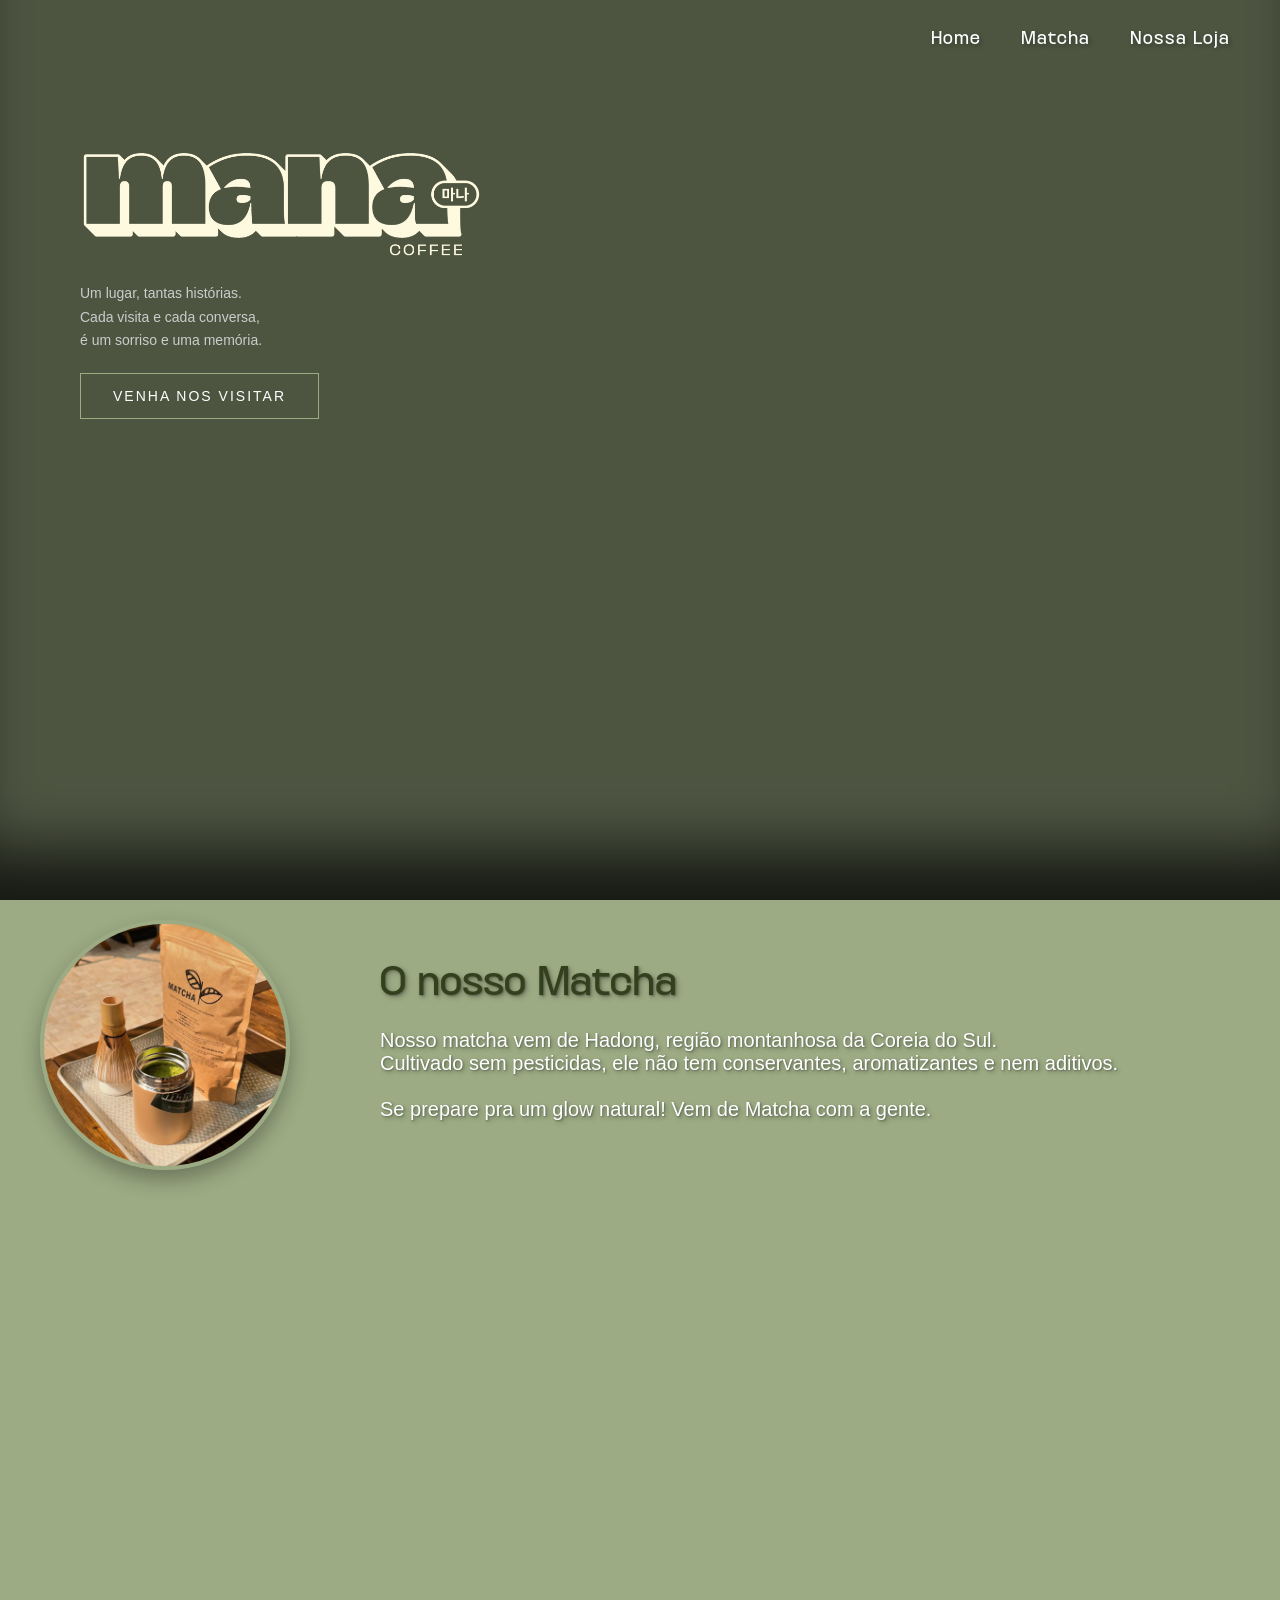
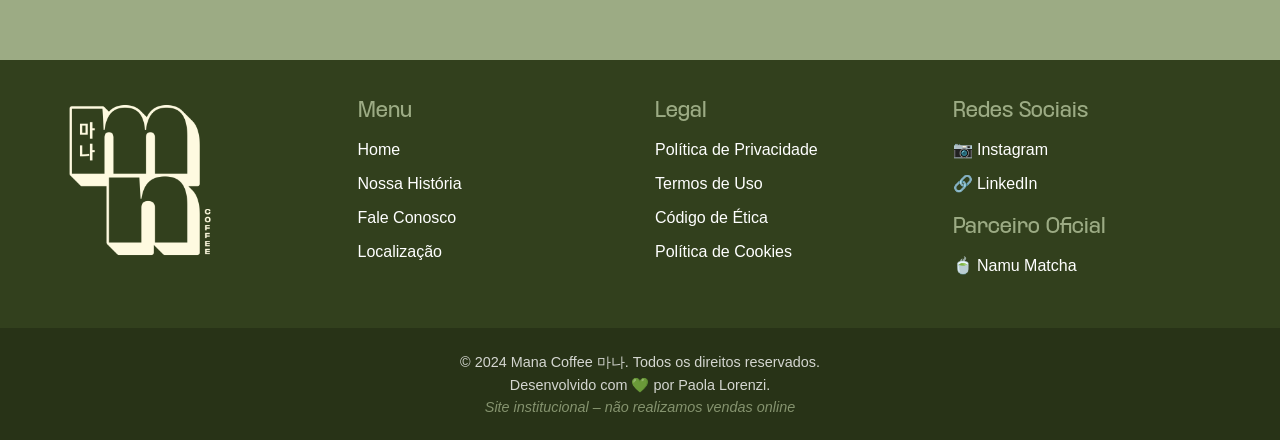
==== index.html @ 3b36324f "Add files via upload" ====
<!DOCTYPE html>
<html lang="pt-br">
<head>
    <meta charset="UTF-8">
    <meta name="viewport" content="width=device-width, initial-scale=1.0">
    <link rel="stylesheet" href="style.css">
        <link rel="icon" href="assets/MANA_LOGO_GREEN_COMPACT.png" type="image/x-icon">
    <title>Mana Coffee 마나</title>
</head>
<body>
    <header class="cabecalho">
        <!-- Menu de navegação no topo -->
        <nav class="menu">
            <ul>
                <li><a href="#">Home</a></li>
                <li><a href="#matcha">Matcha</a></li>
                <li><a href="#NossaLoja">Nossa Loja</a></li>
            </ul>
        </nav>
        
        <!-- Conteúdo principal do header (estilo Simply Things) -->
        <div class="container">
            <div class="cabecalho-conteudo">
                <img src="./assets/MANA_LOGO_CREAM_FULL2.png" class="logo__titulo"></div>
                <div class="descricao">
                <p><br>Um lugar, tantas histórias.</p>
                <p>Cada visita e cada conversa,</p>
                <p>é um sorriso e uma memória.</p>
                </div>
                <a href=https://maps.app.goo.gl/TQu1i6F8YQoUkgSp9 target=_blank" class="botao">Venha nos visitar</a>
            </div>
        </div>
    </header>
         <div class="container__terciario1" id="matcha">
            <img src="./assets/imagem_03.png" class="imagem__terciario1">
            <div class="container__terciario2">
            </div>
            <div class="container__terceiro__texto">
            <h1 class="titulo__terciario"><br>O nosso Matcha</h1></br>
            <p>Nosso matcha vem de Hadong, região montanhosa da Coreia do Sul.</p>
            <p>Cultivado sem pesticidas, ele não tem conservantes, aromatizantes e nem aditivos. </p>
            <br><p>Se prepare pra um glow natural! Vem de Matcha com a gente.</br></p>
        </div>
            </div>
            <div class="container__quarto" id="NossaLoja">
                <iframe src="https://www.google.com/maps/embed?pb=!1m18!1m12!1m3!1d3658.082309716293!2d-46.64209801390758!3d-23.529541805802438!2m3!1f0!2f0!3f0!3m2!1i1024!2i768!4f13.1!3m3!1m2!1s0x94ce590004bf58b7%3A0x76d95ff832192439!2zTWFuYSBDb2ZmZWUg66eI64KY!5e0!3m2!1sen!2sbr!4v1773808917249!5m2!1sen!2sbr" width="1905" height="450" style="border:0;" allowfullscreen="" loading="lazy" referrerpolicy="no-referrer-when-downgrade"></iframe>
            </div>
            
        
        

</body>
 <footer class="footer">
    <div class="footer-container">
        <!-- Coluna 1: Identidade e Contato -->
        <div class="footer-col">
            <img src="/assets/MANA_LOGO_CREAM_COMPACT.png" class="logo__footer" alt="Mana coffee logo">
            </ul>
        </div>

        <!-- Coluna 2: Links Rápidos -->
        <div class="footer-col">
                <h3 class="footer-title">Menu</h3>
                <ul class="footer-links">
                <li><a href="index.html">Home</a></li>
                <li><a href="historia.html">Nossa História</a></li>
                <li><a href="contato.html">Fale Conosco</a></li>
                <li><a href="https://maps.app.goo.gl/TQu1i6F8YQoUkgSp9" target="_blank">Localização</a></li>
            </ul>
        </div>

        <!-- Coluna 3: Informações Legais -->
        <div class="footer-col">
            <h3 class="footer-title">Legal</h3>
            <ul class="footer-links">
                <li><a href="privacidade.html">Política de Privacidade</a></li>
                <li><a href="termos.html">Termos de Uso</a></li>
                <li><a href="etica.html">Código de Ética</a></li>
                <li><a href="cookies.html">Política de Cookies</a></li>
            </ul>
        </div>

        <!-- Coluna 4: Redes Sociais e Parceiros -->
        <div class="footer-col">
            <h3 class="footer-title">Redes Sociais</h3>
            <ul class="footer-social">
                <li><a href="https://www.instagram.com/manacoffee.br/" target="_blank">📷 Instagram</a></li>
                <li><a href="https://www.linkedin.com/company/manacoffee/" target="_blank">🔗 LinkedIn</a></li>
            </ul>
            
            <h3 class="footer-title footer-title--mt">Parceiro Oficial</h3>
            <ul class="footer-parceiro">
                <li>🍵 <a href="https://www.instagram.com/namumatcha/" target="_blank">Namu Matcha</a></li>
            </ul>
        </div>
    </div>

    <!-- Linha inferior (copyright) -->
    <div class="footer-bottom">
        <div class="footer-bottom-container">
            <p>© 2024 Mana Coffee 마나. Todos os direitos reservados.</p>
            <p>Desenvolvido com 💚 por Paola Lorenzi.</p>
            <p class="footer-note">Site institucional – não realizamos vendas online</p>
        </div>
    </div>
</footer>
               
</html>
---- style.css ----
/* Fonte: "kurdis" por  That That Creative (https://creativemarket.com/ThatThatCreative/21333839-Kurdis-Font-Family-%2830-Styles%29?u=jack.john) */
@font-face {
    font-family: 'kurdis';
    src: url('./kurdis-font-family-1710847728-0/KurdisVariableFamilyTest-SemiBold-BF64bf41e14db3c.otf') format('opentype');
    font-weight: normal;
    font-style: normal;
}

* {
    margin: 0;
    padding: 0;
    box-sizing: border-box;
}

html {
    scroll-behavior: smooth;
    scroll-padding-top: 100x;
    }

body {
    font-family: 'Arial', sans-serif;
    background-color:#9CAB84;
    color: #fff;
}

.cabecalho {
    background-image: url('./assets/imagem_01.png'); /* COLOQUE SUA IMAGEM AQUI */
    background-size: cover;
    background-position: center;
    background-repeat: no-repeat;
    box-shadow: inset 0 -80px 60px -30px rgba(0, 0, 0, 0.7);
    min-height: 100vh;
    position: relative;
}


.cabecalho::before {
    content: '';
    position: absolute;
    top: 0;
    left: 0;
    right: 0;
    bottom: 0;
    background: rgba(0, 0, 0, 0.5); /* Ajuste a opacidade (0.3 = mais claro, 0.7 = mais escuro) */
    z-index: 1;
}

.menu {
    position: absolute;
    top: 0;
    left: 0;
    right: 0;
    padding: 30px 50px;
    z-index: 3;
}

.menu ul {
    display: flex;
    list-style: none;
    justify-content: flex-end; 
    gap: 40px;
}

.menu a {
    font-family:'kurdis';
    color: #fff;
    text-decoration: none;
    font-size: 16px;
    letter-spacing: 1px;
    font-weight: 400;
    transition: opacity 0.3s;
    text-shadow: 2px 2px 4px rgba(0, 0, 0, 0.3);
}

.menu a:hover {
    opacity: 0.7;
}

.container {
    max-width: 1200px;
    margin: 0 auto;
    padding: 150px 40px 60px; 
    position: relative;
    z-index: 2;
}
.logo__titulo {
    width: 400px; 
    display: flex;
    text-align: center;
}
.cabecalho-conteudo {
    max-width: 600px;
    text-align: justify;
}

.descricao {
    font-size: 14px;
    line-height: 1.7;
    color: #ccc;
    text-align: left;
    font-weight: 300;
    margin-bottom: 20px;

}

.botao {
    display: inline-block;
    color: #fff;
    text-decoration: none;
    font-size: 14px;
    letter-spacing: 2px;
    text-transform: uppercase;
    padding: 14px 32px;
    position: relative;
    border: 1px solid #9CAB84;
    background: transparent;
    transition: all 0.4s ease;
    overflow: hidden;
    z-index: 1;
}

.botao::before {
    content: '';
    position: absolute;
    top: 0;
    left: -100%;
    width: 100%;
    height: 100%;
    background: #9CAB84;
    transition: left 0.4s cubic-bezier(0.25, 0.46, 0.45, 0.94);
    z-index: -1;
}

.botao:hover {
    color: #000;
}

.botao:hover::before {
    left: 0;
}

.botao-seta {
    display: inline-block;
    margin-left: 8px;
    transition: transform 0.3s ease;
}

.botao:hover .botao-seta {
    transform: translateX(5px);
}


.container__terciario1{
    margin-left: 40px;
    padding-top: 20px;
    padding-bottom: 20px;
    background-color: #9CAB84;
    display: flex;
    flex-direction:row;
    gap:20px;
}

.titulo__terciario{
    font-family:'kurdis';
    font-size: 36px;
    color: #32401D;
}

.imagem__terciario1{
    position: relative;
    width: 250px;
    height: 250px;
    border-radius: 50%;
    overflow: hidden;
    border: 4px solid #9CAB84;
    box-shadow: 0 10px 20px rgba(0, 0, 0, 0.3);
}

.container__terceiro__texto{
    padding: 0px 20px 20px 50px;
    font-size: 20px;
    font-family: Arial, Helvetica, sans-serif;
    text-align: justify;
    gap:10px;
    color: #fff;
   text-shadow: 
        1px 1px 2px rgba(0, 0, 0, 0.3),
        2px 2px 4px rgba(0, 0, 0, 0.2),
        3px 3px 6px rgba(0, 0, 0, 0.1);
    font-weight: 300;
}

.container__quarto
{
    margin-left: 0px;
    padding-top: 20px;
    background-color: #9CAB84;
    display: flex;
    flex-direction:row;
}
.footer {
    font-family: Arial, Helvetica, sans-serif;
    background-color: var(--cor--primaria, #32401D);
    color: white;
    padding: 40px 0 0;
    margin-top: 60px;
    margin:0;
    
}
.logo__footer{
    width: 10em; 
    display: flex;

}
.footer-container {
    max-width: 1200px;
    margin: 0 auto;
    display: grid;
    grid-template-columns: repeat(4, 1fr);
    gap: 30px;
    padding: 0 20px;
}


.footer-title {
    color: var(--cor--secundaria, #9CAB84);
    font-family: 'kurdis';
    font-size: 1.2rem;
    margin-bottom: 15px;
}

.footer-title--mt {
    margin-top: 20px;
}

.footer-slogan {
    font-family: Arial, Helvetica, sans-serif;
    margin-bottom: 20px;
    opacity: 0.9;
}

/* Listas */
.footer-col ul {
    list-style: none;
    padding: 0;
    margin: 0;
}

.footer-col li {
    margin-bottom: 10px;
    line-height: 1.5;
}

.footer-col a {
    color: white;
    text-decoration: none;
    transition: color 0.3s ease;
}

.footer-col a:hover {
    color: var(--cor--secundaria, #9CAB84);
    text-decoration: none;
}

/* Contato (sem links) */
.footer-contato li {
    opacity: 0.9;
}

/* Bottom */
.footer-bottom {
    background-color: rgba(0, 0, 0, 0.2);
    margin-top: 40px;
    padding: 20px 0;
    text-align: center;
}

.footer-bottom-container {
    max-width: 1200px;
    margin: 0 auto;
    padding: 0 20px;
}

.footer-bottom p {
    margin: 5px 0;
    opacity: 0.8;
    font-size: 0.9rem;
}

.footer-note {
    font-style: italic;
    color: var(--cor--secundaria, #9CAB84);
}
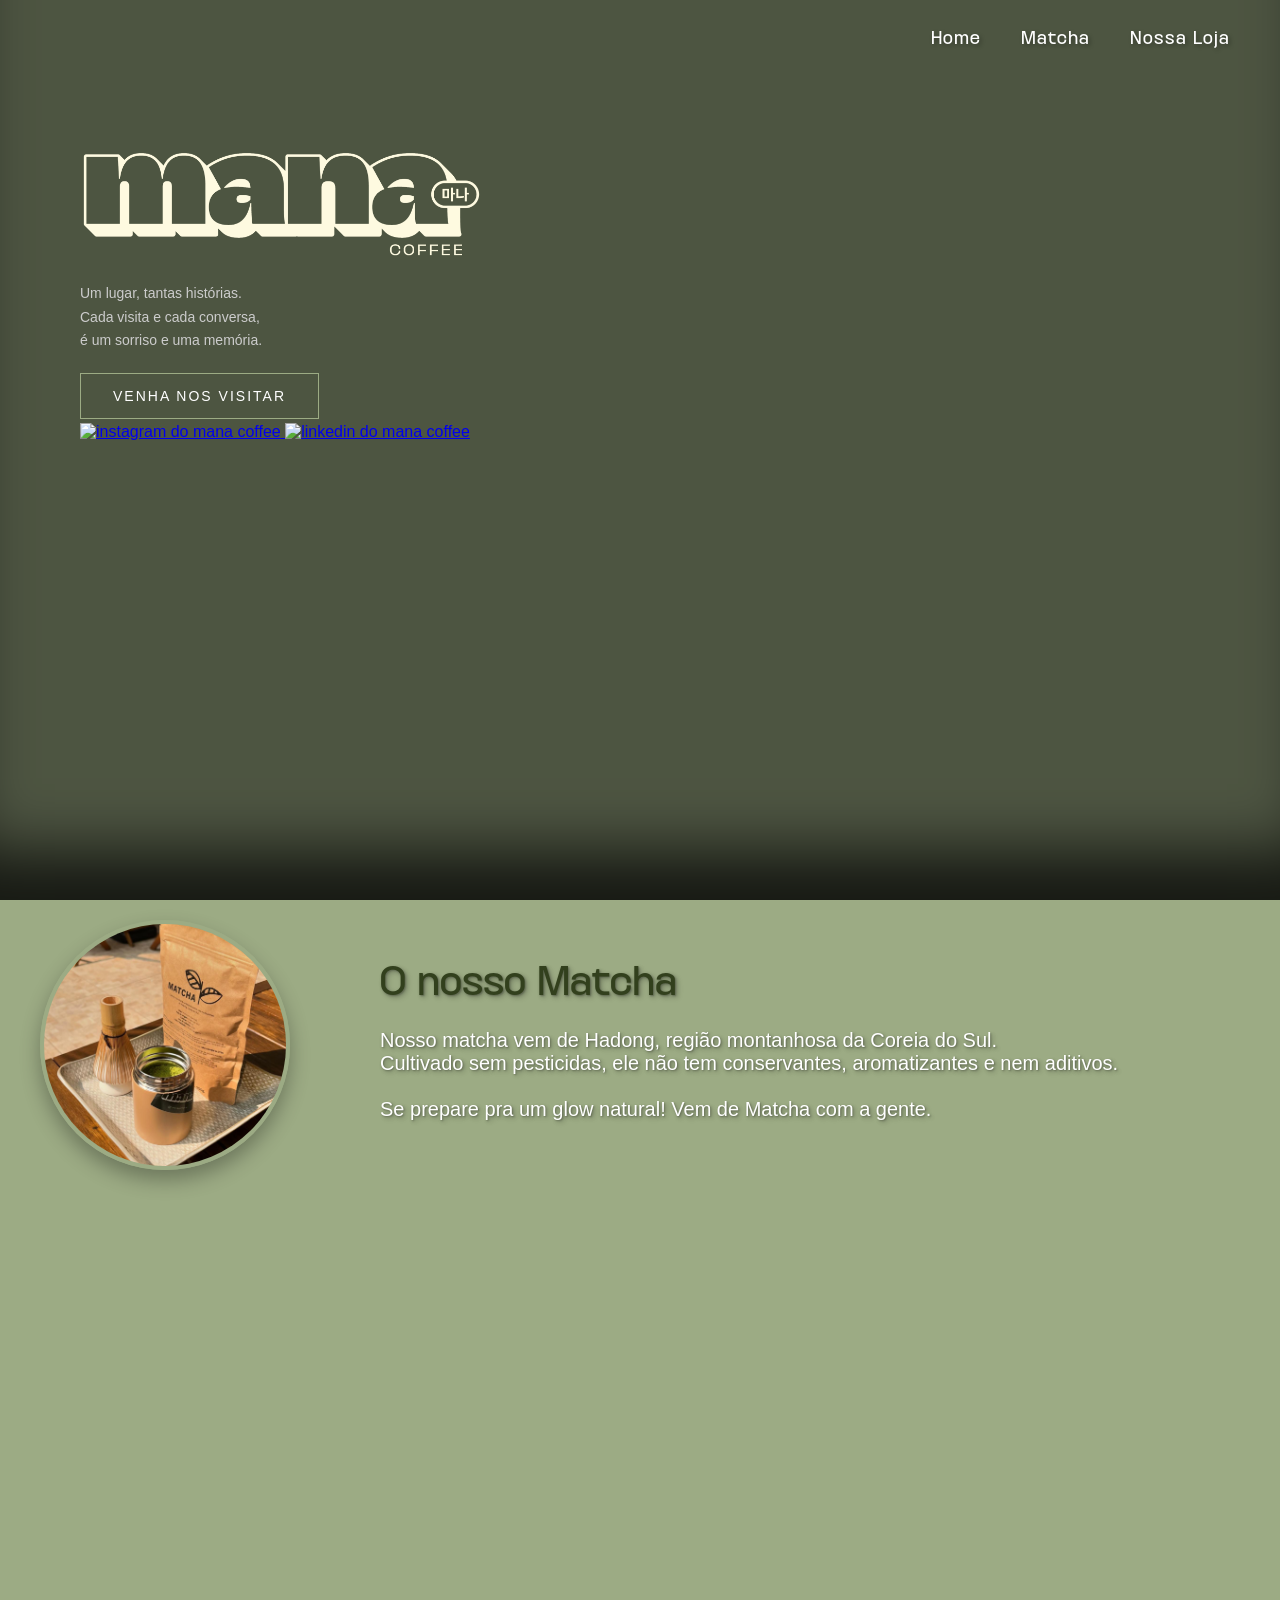
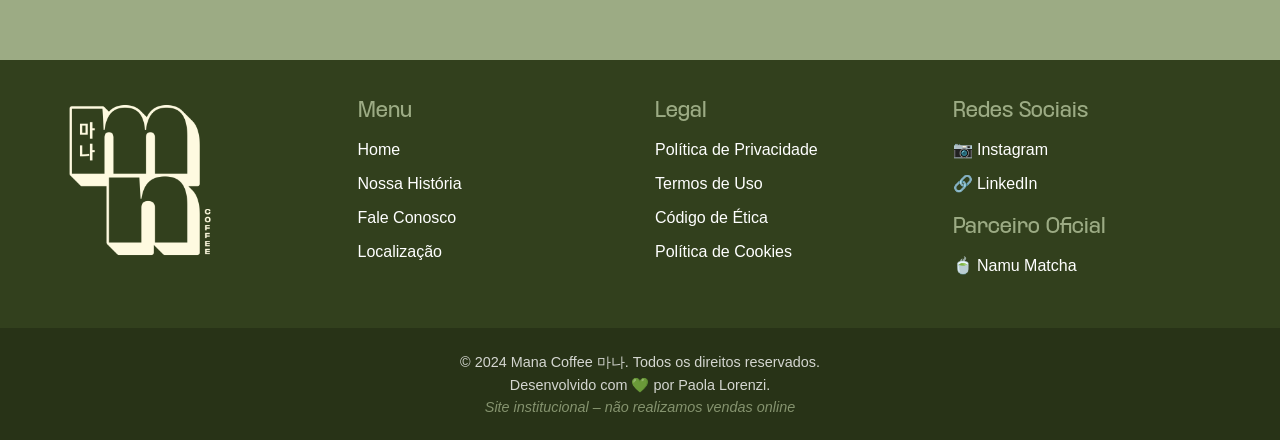
==== commit 5ee0a2d6: "Update index.html" ====
--- a/index.html
+++ b/index.html
@@ -28,6 +28,14 @@
                 <p>é um sorriso e uma memória.</p>
                 </div>
                 <a href=https://maps.app.goo.gl/TQu1i6F8YQoUkgSp9 target=_blank" class="botao">Venha nos visitar</a>
+                 <!-- <a href="https://www.flaticon.com/free-icons/instagram-logo" title="instagram logo icons">Instagram logo icons created by Freepik - Flaticon</a> -->
+                <div class="descricao__links">
+                <a href="https://www.instagram.com/manacoffee.br/" target="_blank" rel="noopener noreferrer">
+                 <img src="./assets/instagram.png" alt="instagram do mana coffee" class="img__links">
+                 <!-- <a href="https://www.flaticon.com/free-icons/linkedin" title="linkedin icons">Linkedin icons created by riajulislam - Flaticon</a> -->
+                 <a href="https://www.linkedin.com/company/manacoffee/" target="_blank" rel="noopener noreferrer">
+                <img src="./assets/linkedin.png" alt="linkedin do mana coffee" class="img__links">
+                </a> </div>
             </div>
         </div>
     </header>
@@ -40,11 +48,12 @@
             <p>Nosso matcha vem de Hadong, região montanhosa da Coreia do Sul.</p>
             <p>Cultivado sem pesticidas, ele não tem conservantes, aromatizantes e nem aditivos. </p>
             <br><p>Se prepare pra um glow natural! Vem de Matcha com a gente.</br></p>
-        </div>
+            </div>
             </div>
             <div class="container__quarto" id="NossaLoja">
                 <iframe src="https://www.google.com/maps/embed?pb=!1m18!1m12!1m3!1d3658.082309716293!2d-46.64209801390758!3d-23.529541805802438!2m3!1f0!2f0!3f0!3m2!1i1024!2i768!4f13.1!3m3!1m2!1s0x94ce590004bf58b7%3A0x76d95ff832192439!2zTWFuYSBDb2ZmZWUg66eI64KY!5e0!3m2!1sen!2sbr!4v1773808917249!5m2!1sen!2sbr" width="1905" height="450" style="border:0;" allowfullscreen="" loading="lazy" referrerpolicy="no-referrer-when-downgrade"></iframe>
             </div>
+
             
         
         
@@ -105,4 +114,4 @@
     </div>
 </footer>
                
-</html>+</html>
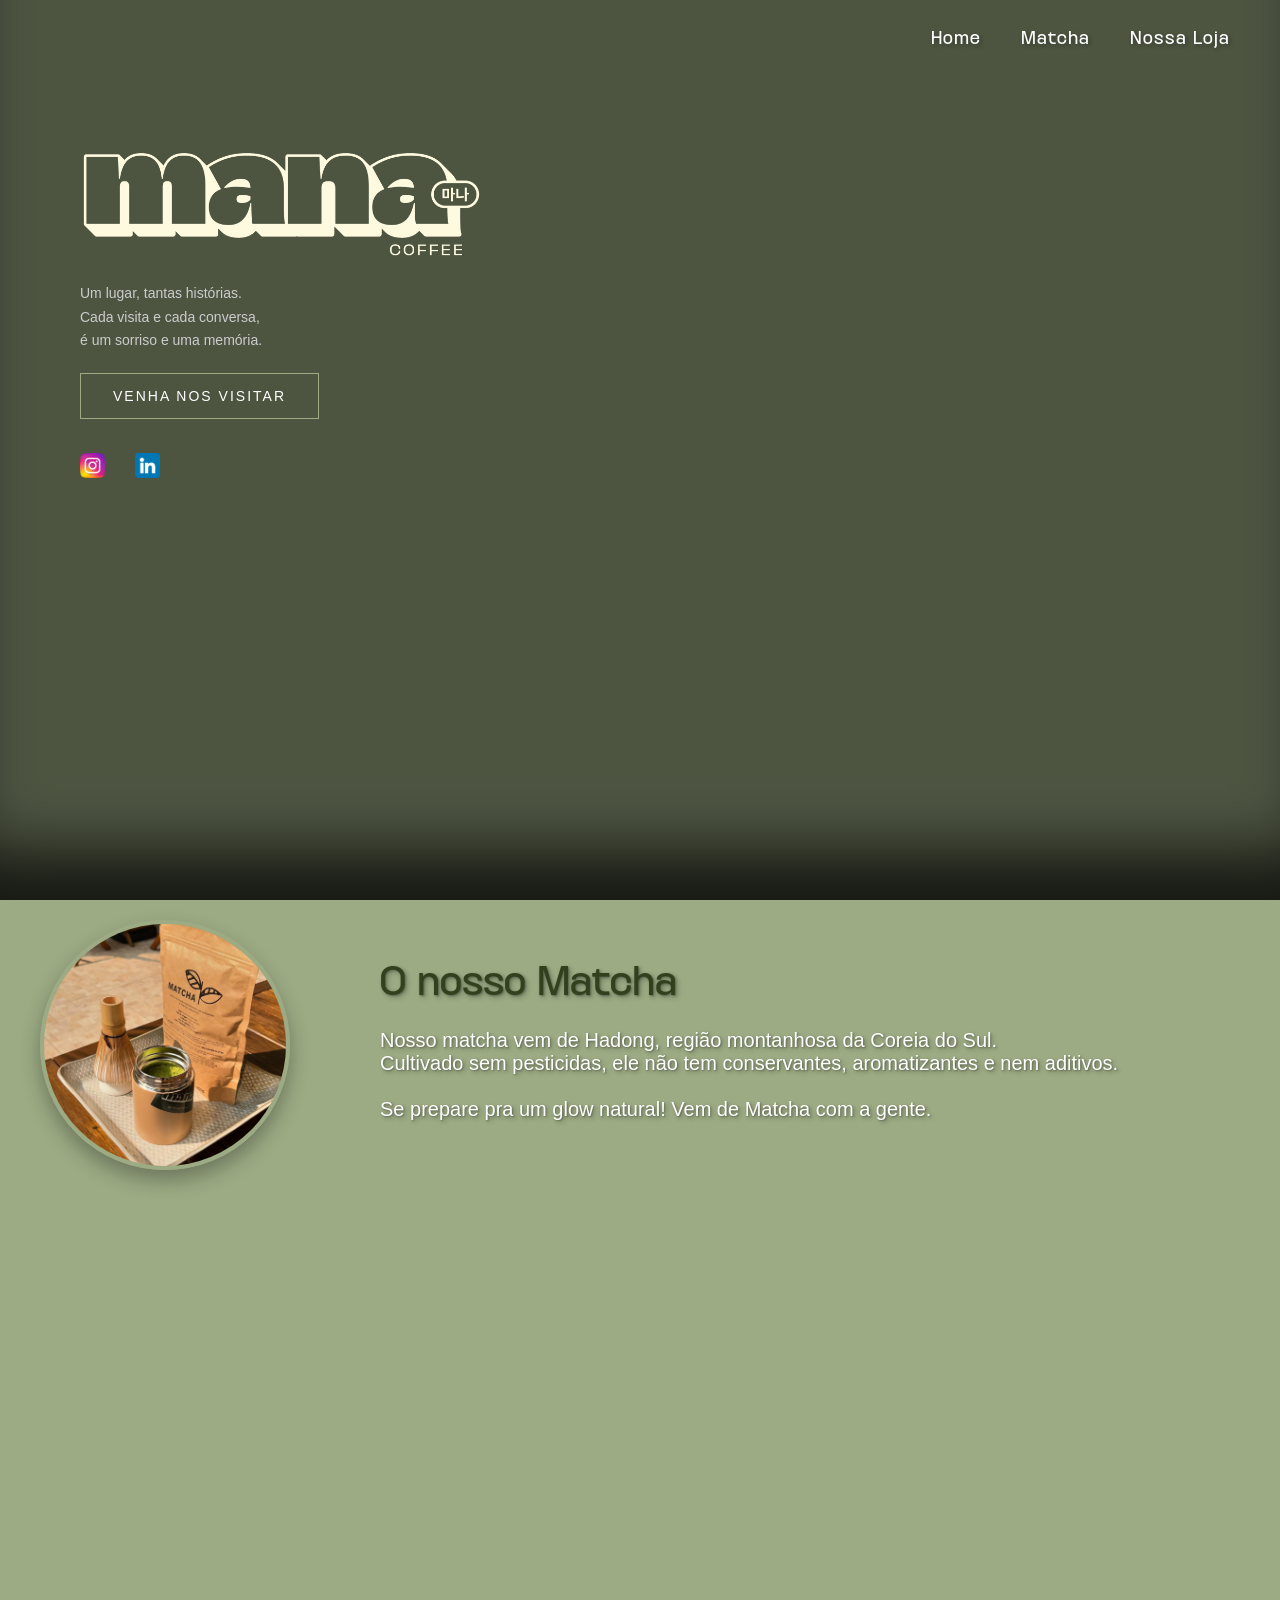
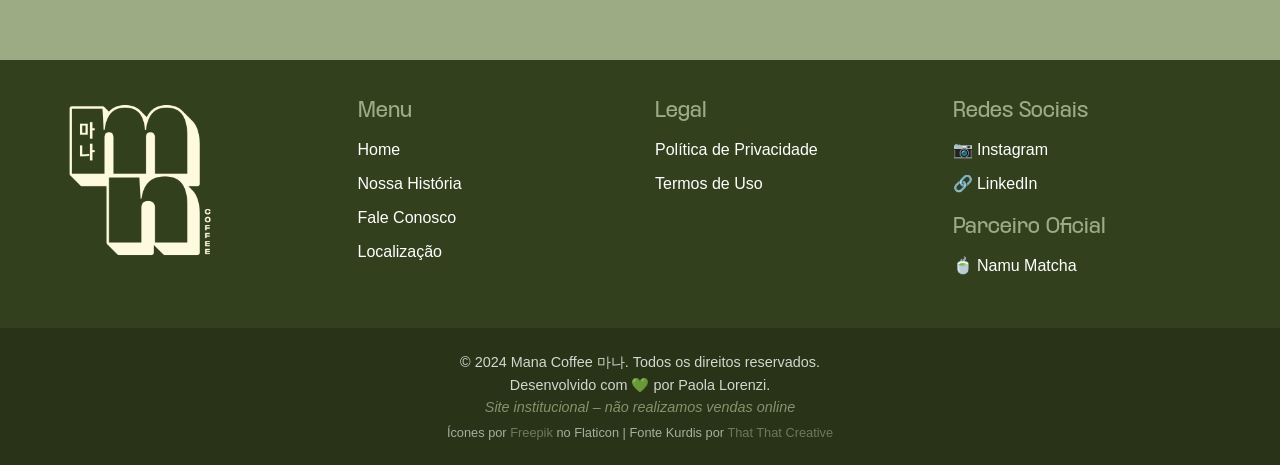
==== commit 7abdd241: "Update index.html" ====
--- a/index.html
+++ b/index.html
@@ -9,7 +9,7 @@
 </head>
 <body>
     <header class="cabecalho">
-        <!-- Menu de navegação no topo -->
+        <!-- Menu HEADER -->
         <nav class="menu">
             <ul>
                 <li><a href="#">Home</a></li>
@@ -18,7 +18,7 @@
             </ul>
         </nav>
         
-        <!-- Conteúdo principal do header (estilo Simply Things) -->
+        <!--  header conteúdo principal-->
         <div class="container">
             <div class="cabecalho-conteudo">
                 <img src="./assets/MANA_LOGO_CREAM_FULL2.png" class="logo__titulo"></div>
@@ -39,6 +39,7 @@
             </div>
         </div>
     </header>
+    <!-- INFO MATCHA -->
          <div class="container__terciario1" id="matcha">
             <img src="./assets/imagem_03.png" class="imagem__terciario1">
             <div class="container__terciario2">
@@ -61,13 +62,13 @@
 </body>
  <footer class="footer">
     <div class="footer-container">
-        <!-- Coluna 1: Identidade e Contato -->
+        <!--Logo -->
         <div class="footer-col">
             <img src="/assets/MANA_LOGO_CREAM_COMPACT.png" class="logo__footer" alt="Mana coffee logo">
             </ul>
         </div>
 
-        <!-- Coluna 2: Links Rápidos -->
+        <!--  Links Rápidos do footer -->
         <div class="footer-col">
                 <h3 class="footer-title">Menu</h3>
                 <ul class="footer-links">
@@ -78,18 +79,16 @@
             </ul>
         </div>
 
-        <!-- Coluna 3: Informações Legais -->
+        <!-- Informações Legais -->
         <div class="footer-col">
             <h3 class="footer-title">Legal</h3>
             <ul class="footer-links">
                 <li><a href="privacidade.html">Política de Privacidade</a></li>
-                <li><a href="termos.html">Termos de Uso</a></li>
-                <li><a href="etica.html">Código de Ética</a></li>
-                <li><a href="cookies.html">Política de Cookies</a></li>
+                <li><a href="privacidade.html">Termos de Uso</a></li>
             </ul>
         </div>
 
-        <!-- Coluna 4: Redes Sociais e Parceiros -->
+        <!-- Redes Sociais e Parceiros -->
         <div class="footer-col">
             <h3 class="footer-title">Redes Sociais</h3>
             <ul class="footer-social">
@@ -103,13 +102,17 @@
             </ul>
         </div>
     </div>
-
-    <!-- Linha inferior (copyright) -->
     <div class="footer-bottom">
         <div class="footer-bottom-container">
             <p>© 2024 Mana Coffee 마나. Todos os direitos reservados.</p>
             <p>Desenvolvido com 💚 por Paola Lorenzi.</p>
             <p class="footer-note">Site institucional – não realizamos vendas online</p>
+             <p class="footer-creditos" style="font-size: 0.8rem; opacity: 0.6; margin-top: 10px;">
+            Ícones por <a href="https://www.flaticon.com/br/autores/freepik" target="_blank" style="color: #9CAB84; text-decoration: none;">Freepik</a> no Flaticon | 
+            Fonte Kurdis por <a href="https://creativemarket.com/ThatThatCreative" target="_blank" style="color: #9CAB84; text-decoration: none;">That That Creative</a>
+        </p>
+    </div>
+</div>
         </div>
     </div>
 </footer>
--- a/style.css
+++ b/style.css
@@ -102,7 +102,17 @@
     margin-bottom: 20px;
 
 }
-
+.descricao__links {
+    gap:30px;
+    display:flex;
+    justify-content: flex-start;
+    
+    }
+
+    .img__links{
+        padding-top: 30px;
+        width: 25px;
+    }
 .botao {
     display: inline-block;
     color: #fff;
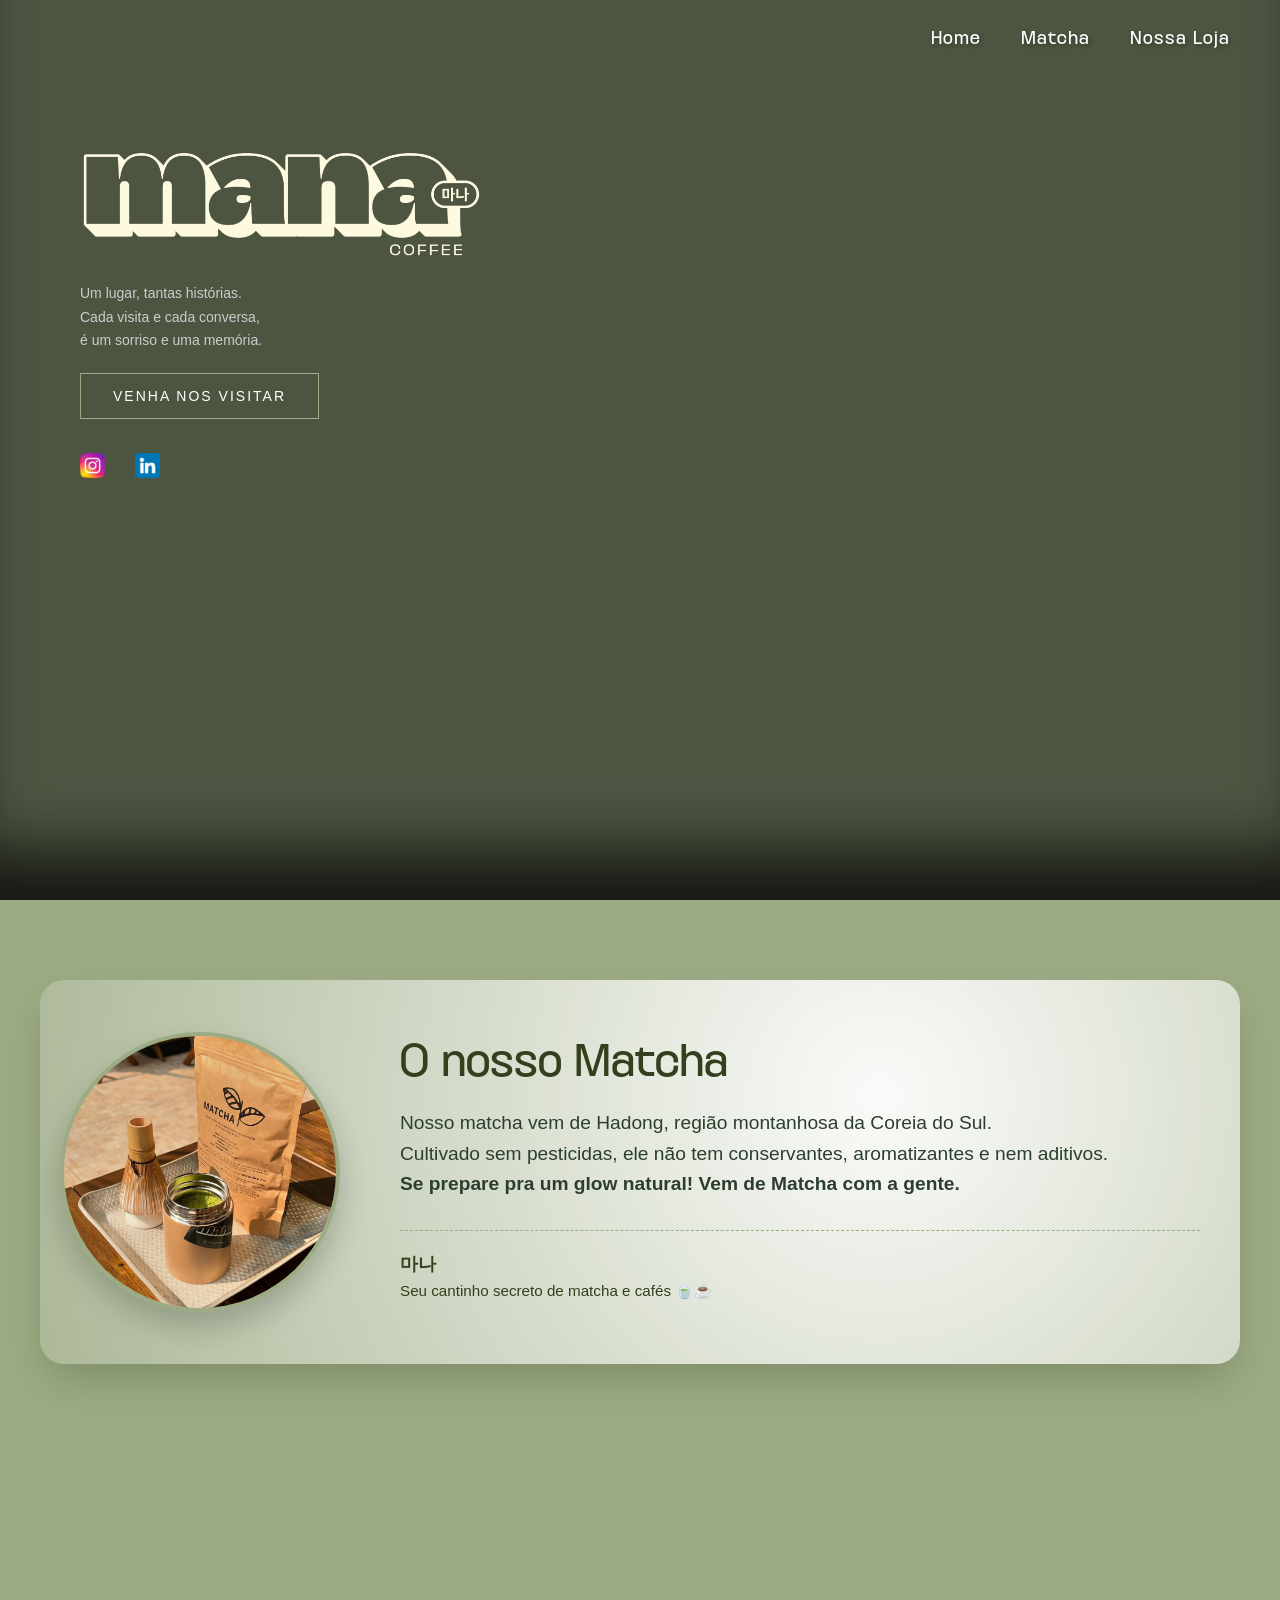
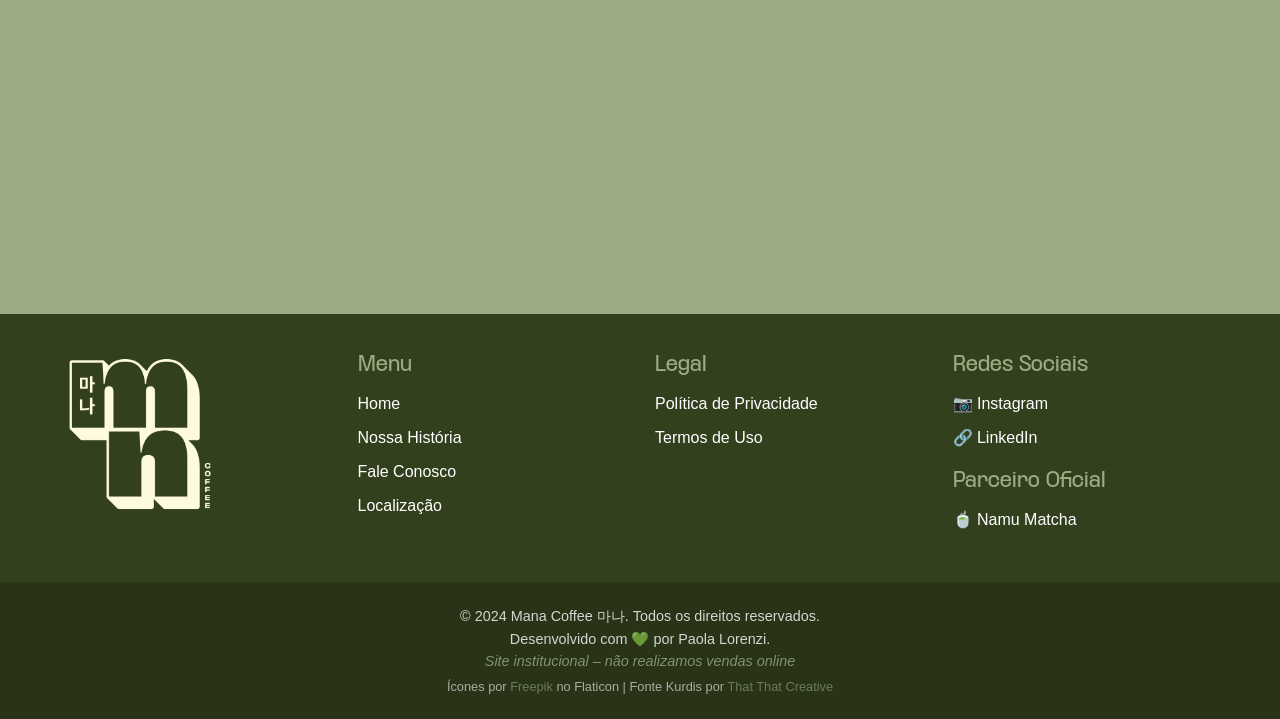
==== commit 8c8d1a26: "Fix HTML encoding issues in index.html" ====
--- a/index.html
+++ b/index.html
@@ -9,11 +9,11 @@
 </head>
 <body>
     <header class="cabecalho">
-        <!-- Menu HEADER -->
+        <!-- Menu HEAD -->
         <nav class="menu">
             <ul>
                 <li><a href="#">Home</a></li>
-                <li><a href="#matcha">Matcha</a></li>
+                <li><a href="#matcha" >Matcha</a></li>
                 <li><a href="#NossaLoja">Nossa Loja</a></li>
             </ul>
         </nav>
@@ -41,16 +41,21 @@
     </header>
     <!-- INFO MATCHA -->
          <div class="container__terciario1" id="matcha">
-            <img src="./assets/imagem_03.png" class="imagem__terciario1">
-            <div class="container__terciario2">
-            </div>
-            <div class="container__terceiro__texto">
-            <h1 class="titulo__terciario"><br>O nosso Matcha</h1></br>
-            <p>Nosso matcha vem de Hadong, região montanhosa da Coreia do Sul.</p>
-            <p>Cultivado sem pesticidas, ele não tem conservantes, aromatizantes e nem aditivos. </p>
-            <br><p>Se prepare pra um glow natural! Vem de Matcha com a gente.</br></p>
-            </div>
-            </div>
+        <img src="./assets/imagem_03.png" alt="Matcha do Mana Coffee" class="imagem__terciario1">
+    <div class="container__terceiro__texto">
+        <h1 class="titulo__terciario">O nosso Matcha</h1>
+        
+        <p>Nosso matcha vem de Hadong, região montanhosa da Coreia do Sul.</p>
+        <p>Cultivado sem pesticidas, ele não tem conservantes, aromatizantes e nem aditivos.</p>
+        <p><strong>Se prepare pra um glow natural! Vem de Matcha com a gente.</strong></p>
+        
+        <!-- Endereço (opcional, pode ser incluído) -->
+        <div class="local-info">
+            <strong>마나</strong><br>
+            Seu cantinho secreto de matcha e cafés 🍵☕️
+        </div>
+    </div>
+</div>
             <div class="container__quarto" id="NossaLoja">
                 <iframe src="https://www.google.com/maps/embed?pb=!1m18!1m12!1m3!1d3658.082309716293!2d-46.64209801390758!3d-23.529541805802438!2m3!1f0!2f0!3f0!3m2!1i1024!2i768!4f13.1!3m3!1m2!1s0x94ce590004bf58b7%3A0x76d95ff832192439!2zTWFuYSBDb2ZmZWUg66eI64KY!5e0!3m2!1sen!2sbr!4v1773808917249!5m2!1sen!2sbr" width="1905" height="450" style="border:0;" allowfullscreen="" loading="lazy" referrerpolicy="no-referrer-when-downgrade"></iframe>
             </div>
--- a/style.css
+++ b/style.css
@@ -24,7 +24,7 @@
 }
 
 .cabecalho {
-    background-image: url('./assets/imagem_01.png'); /* COLOQUE SUA IMAGEM AQUI */
+    background-image: url('./assets/imagem_01.png'); 
     background-size: cover;
     background-position: center;
     background-repeat: no-repeat;
@@ -41,7 +41,7 @@
     left: 0;
     right: 0;
     bottom: 0;
-    background: rgba(0, 0, 0, 0.5); /* Ajuste a opacidade (0.3 = mais claro, 0.7 = mais escuro) */
+    background: rgba(0, 0, 0, 0.5); 
     z-index: 1;
 }
 
@@ -62,18 +62,35 @@
 }
 
 .menu a {
-    font-family:'kurdis';
+    font-family: 'kurdis';
     color: #fff;
     text-decoration: none;
     font-size: 16px;
     letter-spacing: 1px;
     font-weight: 400;
-    transition: opacity 0.3s;
     text-shadow: 2px 2px 4px rgba(0, 0, 0, 0.3);
+    position: relative;
+    padding-bottom: 5px;
+    transition: color 0.3s ease;
+}
+
+.menu a::after {
+    content: '';
+    position: absolute;
+    bottom: 0;
+    left: 0;
+    width: 0;
+    height: 2px;
+    background-color: #9CAB84;
+    transition: width 0.4s cubic-bezier(0.25, 0.1, 0.25, 1);
 }
 
 .menu a:hover {
-    opacity: 0.7;
+    color: #9CAB84; 
+}
+
+.menu a:hover::after {
+    width: 100%;
 }
 
 .container {
@@ -160,44 +177,89 @@
 }
 
 
-.container__terciario1{
-    margin-left: 40px;
+.container__terciario1 {
+    max-width: 1200px;
+    margin: 80px auto;         
+    padding: 40px 20px;
+    display: flex;
+    flex-direction: row;
+    align-items: center;        
+    gap: 40px;                
+    background: radial-gradient(circle at 70% 30%, 
+                rgba(255,255,255,0.95) 0%, 
+                rgba(156,171,132,0.3) 120%);
+    border-radius: 24px;      
+    box-shadow: 0 20px 40px -10px rgba(50,64,29,0.3);
+}
+
+/* Área da imagem */
+.imagem__terciario1 {
+    width: 280px;
+    height: 280px;
+    border-radius: 50%;
+    object-fit: cover;          
+    border: 4px solid #9CAB84;
+    box-shadow: 0 15px 30px rgba(0, 0, 0, 0.2);
+    transition: transform 0.4s ease, box-shadow 0.4s ease;
+}
+
+.imagem__terciario1:hover {
+    transform: scale(1.02);
+    box-shadow: 0 20px 40px rgba(50,64,29,0.4);
+}
+
+
+.container__terceiro__texto {
+    flex: 1;                   
+    padding: 20px;
+    color: #2C3E2F;           
+    font-family: 'Arial', sans-serif;
+    font-size: 1.2rem;
+    line-height: 1.6;
+    text-align: left;           
+    text-shadow: none;         
+}
+
+.titulo__terciario {
+    font-family: 'kurdis';
+    font-size: 2.5rem;
+    color: #32401D;
+    margin-bottom: 20px;
+    line-height: 1.2;
+}
+
+
+.local-info {
+    margin-top: 30px;
     padding-top: 20px;
-    padding-bottom: 20px;
-    background-color: #9CAB84;
-    display: flex;
-    flex-direction:row;
-    gap:20px;
-}
-
-.titulo__terciario{
-    font-family:'kurdis';
-    font-size: 36px;
+    border-top: 1px dashed #9CAB84;
+    font-style: normal;
     color: #32401D;
-}
-
-.imagem__terciario1{
-    position: relative;
-    width: 250px;
-    height: 250px;
-    border-radius: 50%;
-    overflow: hidden;
-    border: 4px solid #9CAB84;
-    box-shadow: 0 10px 20px rgba(0, 0, 0, 0.3);
-}
-
-.container__terceiro__texto{
-    padding: 0px 20px 20px 50px;
-    font-size: 20px;
-    font-family: Arial, Helvetica, sans-serif;
-    text-align: justify;
-    gap:10px;
-    color: #fff;
-   text-shadow: 
-        1px 1px 2px rgba(0, 0, 0, 0.3),
-        2px 2px 4px rgba(0, 0, 0, 0.2),
-        3px 3px 6px rgba(0, 0, 0, 0.1);
-    font-weight: 300;
+    font-size: 0.95rem;
+}
+
+.local-info strong {
+    font-family: 'kurdis';
+    font-size: 1.1rem;
+}
+
+/* Responsividade: em telas pequenas, imagem em cima do texto */
+@media (max-width: 768px) {
+    .container__terciario1 {
+        flex-direction: column;
+        text-align: center;
+        gap: 30px;
+        padding: 30px 20px;
+    }
+    
+    .imagem__terciario1 {
+        width: 220px;
+        height: 220px;
+    }
+    
+    .container__terceiro__texto {
+        text-align: center;
+    }
 }
 
 .container__quarto
@@ -272,7 +334,7 @@
     text-decoration: none;
 }
 
-/* Contato (sem links) */
+/* Contato  */
 .footer-contato li {
     opacity: 0.9;
 }
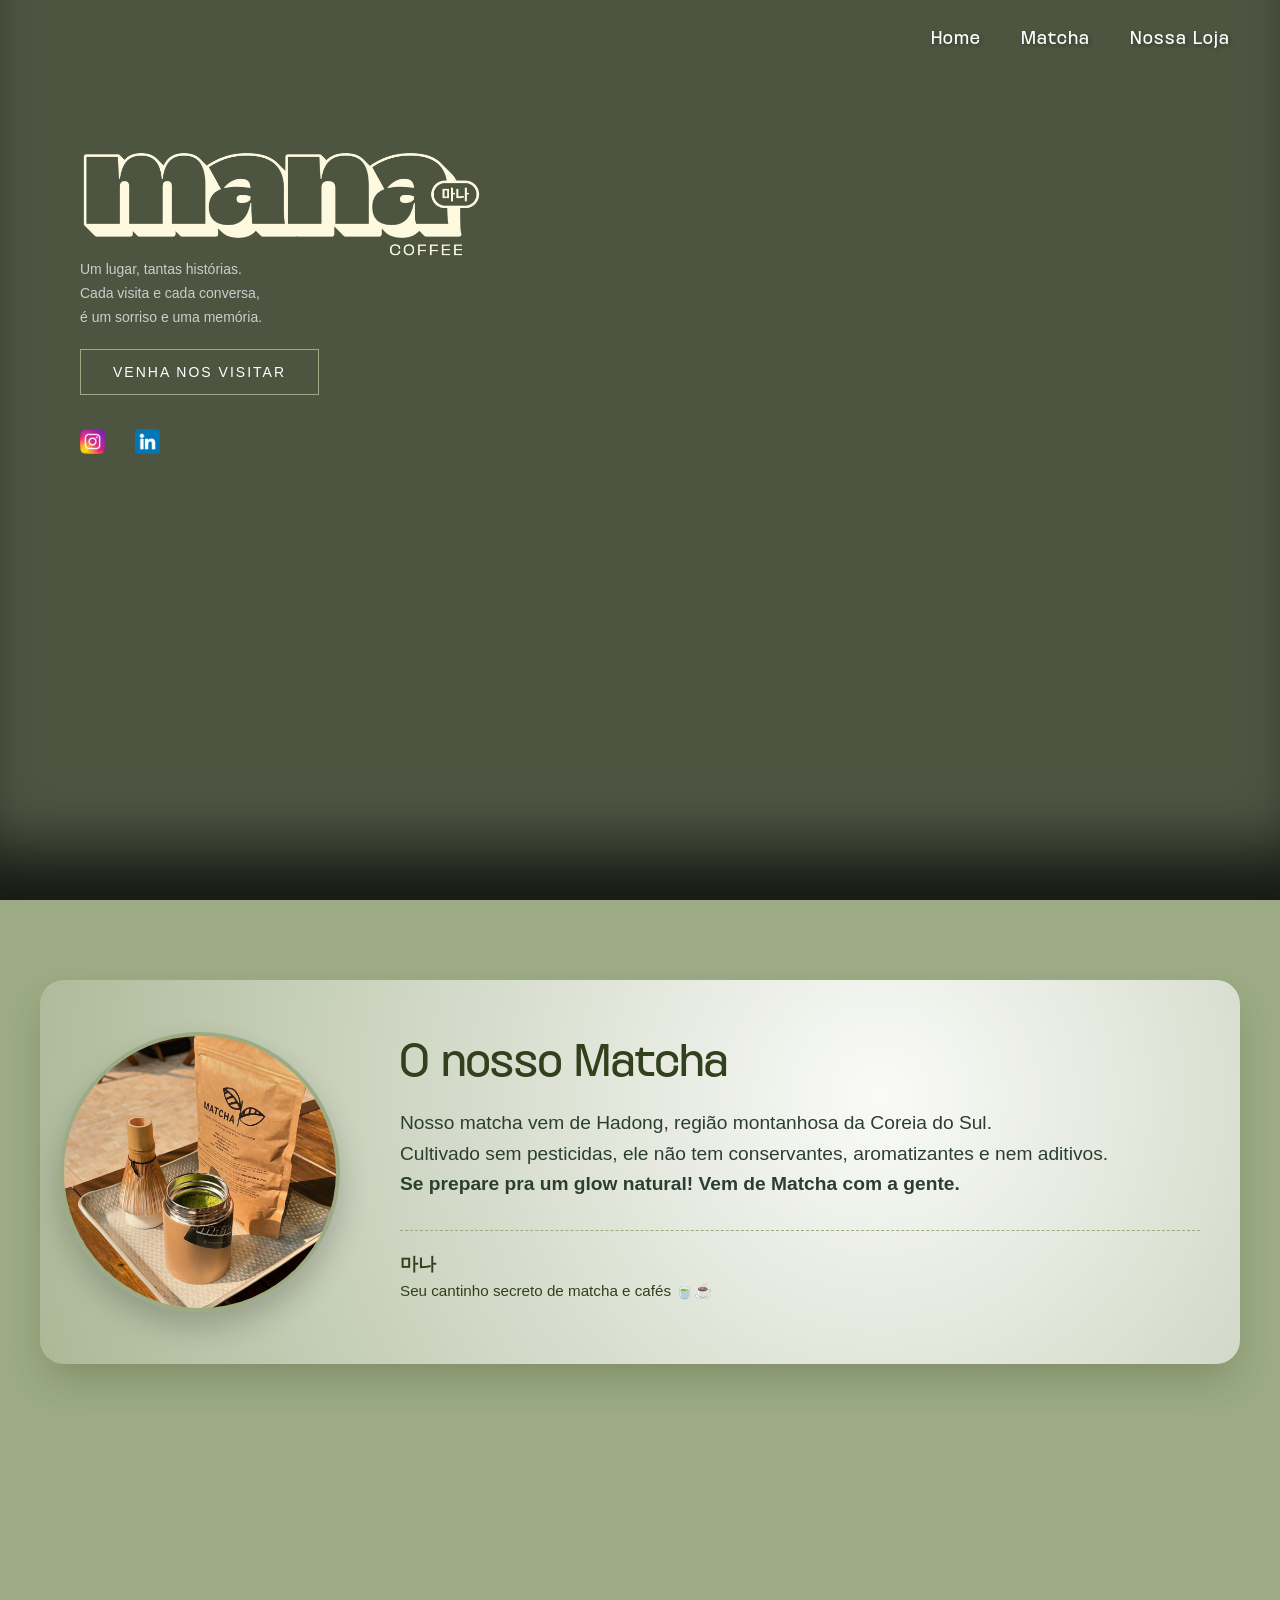
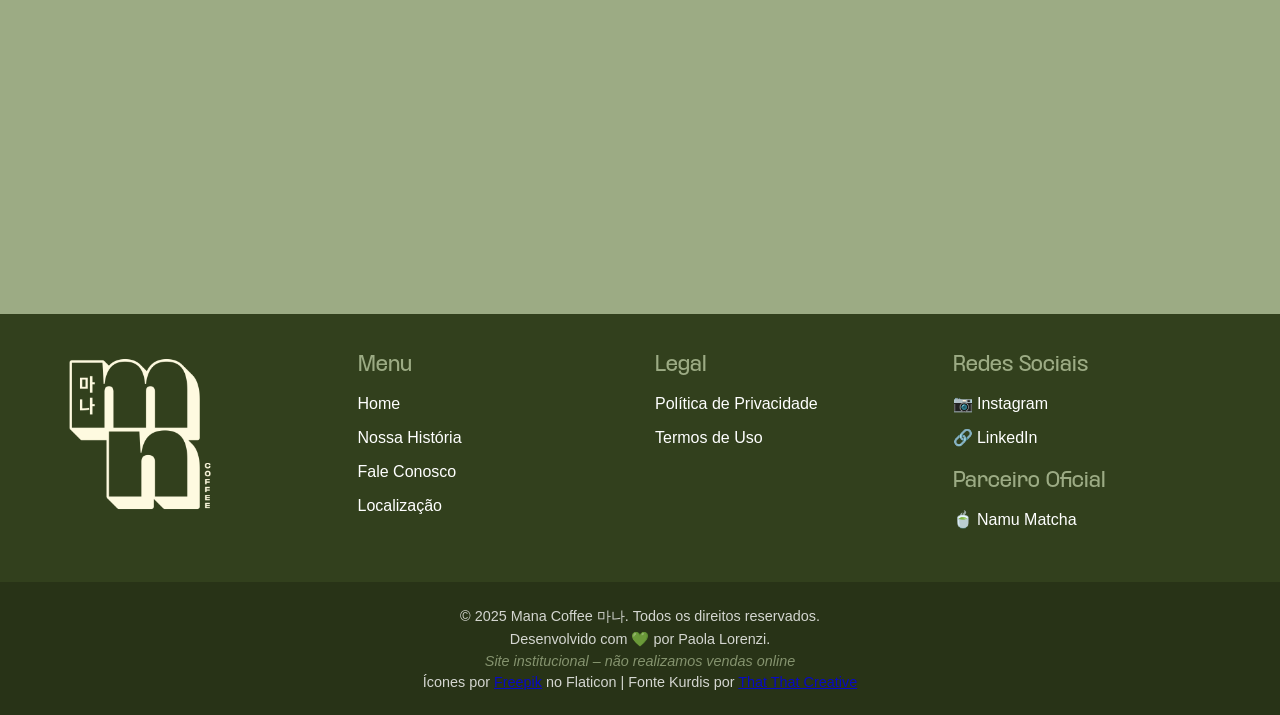
==== commit a8ff392c: "Update index.html" ====
--- a/index.html
+++ b/index.html
@@ -3,123 +3,125 @@
 <head>
     <meta charset="UTF-8">
     <meta name="viewport" content="width=device-width, initial-scale=1.0">
+    <meta name="description" content="Mana Coffee — Um lugar, tantas histórias. Especialistas em matcha de Hadong, Coreia do Sul.">
     <link rel="stylesheet" href="style.css">
-        <link rel="icon" href="assets/MANA_LOGO_GREEN_COMPACT.png" type="image/x-icon">
+    <link rel="icon" href="assets/MANA_LOGO_GREEN_COMPACT.png" type="image/x-icon">
     <title>Mana Coffee 마나</title>
 </head>
 <body>
+
     <header class="cabecalho">
-        <!-- Menu HEAD -->
-        <nav class="menu">
+        <nav class="menu" aria-label="Navegação principal">
             <ul>
                 <li><a href="#">Home</a></li>
-                <li><a href="#matcha" >Matcha</a></li>
-                <li><a href="#NossaLoja">Nossa Loja</a></li>
+                <li><a href="#matcha">Matcha</a></li>
+                <li><a href="#nossa-loja">Nossa Loja</a></li>
             </ul>
         </nav>
-        
-        <!--  header conteúdo principal-->
+
         <div class="container">
             <div class="cabecalho-conteudo">
-                <img src="./assets/MANA_LOGO_CREAM_FULL2.png" class="logo__titulo"></div>
+                <img src="./assets/MANA_LOGO_CREAM_FULL2.png" alt="Mana Coffee 마나 — logotipo" class="logo__titulo">
                 <div class="descricao">
-                <p><br>Um lugar, tantas histórias.</p>
-                <p>Cada visita e cada conversa,</p>
-                <p>é um sorriso e uma memória.</p>
+                    <p>Um lugar, tantas histórias.</p>
+                    <p>Cada visita e cada conversa,</p>
+                    <p>é um sorriso e uma memória.</p>
                 </div>
-                <a href=https://maps.app.goo.gl/TQu1i6F8YQoUkgSp9 target=_blank" class="botao">Venha nos visitar</a>
-                 <!-- <a href="https://www.flaticon.com/free-icons/instagram-logo" title="instagram logo icons">Instagram logo icons created by Freepik - Flaticon</a> -->
+                <a href="https://maps.app.goo.gl/TQu1i6F8YQoUkgSp9" target="_blank" rel="noopener noreferrer" class="botao">
+                    Venha nos visitar
+                </a>
                 <div class="descricao__links">
-                <a href="https://www.instagram.com/manacoffee.br/" target="_blank" rel="noopener noreferrer">
-                 <img src="./assets/instagram.png" alt="instagram do mana coffee" class="img__links">
-                 <!-- <a href="https://www.flaticon.com/free-icons/linkedin" title="linkedin icons">Linkedin icons created by riajulislam - Flaticon</a> -->
-                 <a href="https://www.linkedin.com/company/manacoffee/" target="_blank" rel="noopener noreferrer">
-                <img src="./assets/linkedin.png" alt="linkedin do mana coffee" class="img__links">
-                </a> </div>
+                    <a href="https://www.instagram.com/manacoffee.br/" target="_blank" rel="noopener noreferrer" aria-label="Instagram do Mana Coffee">
+                        <img src="./assets/instagram.png" alt="Instagram" class="img__links">
+                    </a>
+                    <a href="https://www.linkedin.com/company/manacoffee/" target="_blank" rel="noopener noreferrer" aria-label="LinkedIn do Mana Coffee">
+                        <img src="./assets/linkedin.png" alt="LinkedIn" class="img__links">
+                    </a>
+                </div>
             </div>
         </div>
     </header>
-    <!-- INFO MATCHA -->
-         <div class="container__terciario1" id="matcha">
-        <img src="./assets/imagem_03.png" alt="Matcha do Mana Coffee" class="imagem__terciario1">
-    <div class="container__terceiro__texto">
-        <h1 class="titulo__terciario">O nosso Matcha</h1>
-        
-        <p>Nosso matcha vem de Hadong, região montanhosa da Coreia do Sul.</p>
-        <p>Cultivado sem pesticidas, ele não tem conservantes, aromatizantes e nem aditivos.</p>
-        <p><strong>Se prepare pra um glow natural! Vem de Matcha com a gente.</strong></p>
-        
-        <!-- Endereço (opcional, pode ser incluído) -->
-        <div class="local-info">
-            <strong>마나</strong><br>
-            Seu cantinho secreto de matcha e cafés 🍵☕️
-        </div>
-    </div>
-</div>
-            <div class="container__quarto" id="NossaLoja">
-                <iframe src="https://www.google.com/maps/embed?pb=!1m18!1m12!1m3!1d3658.082309716293!2d-46.64209801390758!3d-23.529541805802438!2m3!1f0!2f0!3f0!3m2!1i1024!2i768!4f13.1!3m3!1m2!1s0x94ce590004bf58b7%3A0x76d95ff832192439!2zTWFuYSBDb2ZmZWUg66eI64KY!5e0!3m2!1sen!2sbr!4v1773808917249!5m2!1sen!2sbr" width="1905" height="450" style="border:0;" allowfullscreen="" loading="lazy" referrerpolicy="no-referrer-when-downgrade"></iframe>
+
+    <main>
+        <!-- Seção: Nosso Matcha -->
+        <section class="container__terciario1" id="matcha" aria-labelledby="titulo-matcha">
+            <img src="./assets/imagem_03.png" alt="Copo de matcha do Mana Coffee" class="imagem__terciario1">
+            <div class="container__terceiro__texto">
+                <h2 class="titulo__terciario" id="titulo-matcha">O nosso Matcha</h2>
+                <p>Nosso matcha vem de Hadong, região montanhosa da Coreia do Sul.</p>
+                <p>Cultivado sem pesticidas, ele não tem conservantes, aromatizantes e nem aditivos.</p>
+                <p><strong>Se prepare pra um glow natural! Vem de Matcha com a gente.</strong></p>
+                <div class="local-info">
+                    <strong>마나</strong><br>
+                    Seu cantinho secreto de matcha e cafés 🍵☕️
+                </div>
+            </div>
+        </section>
+
+        <!-- Seção: Nossa Loja / Mapa -->
+        <section class="container__quarto" id="nossa-loja" aria-label="Localização da loja">
+            <iframe
+                src="https://www.google.com/maps/embed?pb=!1m18!1m12!1m3!1d3658.082309716293!2d-46.64209801390758!3d-23.529541805802438!2m3!1f0!2f0!3f0!3m2!1i1024!2i768!4f13.1!3m3!1m2!1s0x94ce590004bf58b7%3A0x76d95ff832192439!2zTWFuYSBDb2ZmZWUg66eI64KY!5e0!3m2!1sen!2sbr!4v1773808917249!5m2!1sen!2sbr"
+                width="100%"
+                height="450"
+                style="border:0;"
+                allowfullscreen=""
+                loading="lazy"
+                referrerpolicy="no-referrer-when-downgrade"
+                title="Localização do Mana Coffee no Google Maps">
+            </iframe>
+        </section>
+    </main>
+
+    <footer class="footer">
+        <div class="footer-container">
+            <div class="footer-col">
+                <img src="/assets/MANA_LOGO_CREAM_COMPACT.png" class="logo__footer" alt="Mana Coffee — logotipo">
             </div>
 
-            
-        
-        
+            <div class="footer-col">
+                <h3 class="footer-title">Menu</h3>
+                <ul class="footer-links">
+                    <li><a href="index.html">Home</a></li>
+                    <li><a href="historia.html">Nossa História</a></li>
+                    <li><a href="contato.html">Fale Conosco</a></li>
+                    <li><a href="https://maps.app.goo.gl/TQu1i6F8YQoUkgSp9" target="_blank" rel="noopener noreferrer">Localização</a></li>
+                </ul>
+            </div>
+
+            <div class="footer-col">
+                <h3 class="footer-title">Legal</h3>
+                <ul class="footer-links">
+                    <li><a href="privacidade.html">Política de Privacidade</a></li>
+                    <li><a href="privacidade.html">Termos de Uso</a></li>
+                </ul>
+            </div>
+
+            <div class="footer-col">
+                <h3 class="footer-title">Redes Sociais</h3>
+                <ul class="footer-social">
+                    <li><a href="https://www.instagram.com/manacoffee.br/" target="_blank" rel="noopener noreferrer">📷 Instagram</a></li>
+                    <li><a href="https://www.linkedin.com/company/manacoffee/" target="_blank" rel="noopener noreferrer">🔗 LinkedIn</a></li>
+                </ul>
+                <h3 class="footer-title footer-title--mt">Parceiro Oficial</h3>
+                <ul class="footer-parceiro">
+                    <li>🍵 <a href="https://www.instagram.com/namumatcha/" target="_blank" rel="noopener noreferrer">Namu Matcha</a></li>
+                </ul>
+            </div>
+        </div>
+
+        <div class="footer-bottom">
+            <div class="footer-bottom-container">
+                <p>© 2025 Mana Coffee 마나. Todos os direitos reservados.</p>
+                <p>Desenvolvido com 💚 por Paola Lorenzi.</p>
+                <p class="footer-note">Site institucional – não realizamos vendas online</p>
+                <p class="footer-creditos">
+                    Ícones por <a href="https://www.flaticon.com/br/autores/freepik" target="_blank" rel="noopener noreferrer">Freepik</a> no Flaticon |
+                    Fonte Kurdis por <a href="https://creativemarket.com/ThatThatCreative" target="_blank" rel="noopener noreferrer">That That Creative</a>
+                </p>
+            </div>
+        </div>
+    </footer>
 
 </body>
- <footer class="footer">
-    <div class="footer-container">
-        <!--Logo -->
-        <div class="footer-col">
-            <img src="/assets/MANA_LOGO_CREAM_COMPACT.png" class="logo__footer" alt="Mana coffee logo">
-            </ul>
-        </div>
-
-        <!--  Links Rápidos do footer -->
-        <div class="footer-col">
-                <h3 class="footer-title">Menu</h3>
-                <ul class="footer-links">
-                <li><a href="index.html">Home</a></li>
-                <li><a href="historia.html">Nossa História</a></li>
-                <li><a href="contato.html">Fale Conosco</a></li>
-                <li><a href="https://maps.app.goo.gl/TQu1i6F8YQoUkgSp9" target="_blank">Localização</a></li>
-            </ul>
-        </div>
-
-        <!-- Informações Legais -->
-        <div class="footer-col">
-            <h3 class="footer-title">Legal</h3>
-            <ul class="footer-links">
-                <li><a href="privacidade.html">Política de Privacidade</a></li>
-                <li><a href="privacidade.html">Termos de Uso</a></li>
-            </ul>
-        </div>
-
-        <!-- Redes Sociais e Parceiros -->
-        <div class="footer-col">
-            <h3 class="footer-title">Redes Sociais</h3>
-            <ul class="footer-social">
-                <li><a href="https://www.instagram.com/manacoffee.br/" target="_blank">📷 Instagram</a></li>
-                <li><a href="https://www.linkedin.com/company/manacoffee/" target="_blank">🔗 LinkedIn</a></li>
-            </ul>
-            
-            <h3 class="footer-title footer-title--mt">Parceiro Oficial</h3>
-            <ul class="footer-parceiro">
-                <li>🍵 <a href="https://www.instagram.com/namumatcha/" target="_blank">Namu Matcha</a></li>
-            </ul>
-        </div>
-    </div>
-    <div class="footer-bottom">
-        <div class="footer-bottom-container">
-            <p>© 2024 Mana Coffee 마나. Todos os direitos reservados.</p>
-            <p>Desenvolvido com 💚 por Paola Lorenzi.</p>
-            <p class="footer-note">Site institucional – não realizamos vendas online</p>
-             <p class="footer-creditos" style="font-size: 0.8rem; opacity: 0.6; margin-top: 10px;">
-            Ícones por <a href="https://www.flaticon.com/br/autores/freepik" target="_blank" style="color: #9CAB84; text-decoration: none;">Freepik</a> no Flaticon | 
-            Fonte Kurdis por <a href="https://creativemarket.com/ThatThatCreative" target="_blank" style="color: #9CAB84; text-decoration: none;">That That Creative</a>
-        </p>
-    </div>
-</div>
-        </div>
-    </div>
-</footer>
-               
 </html>
